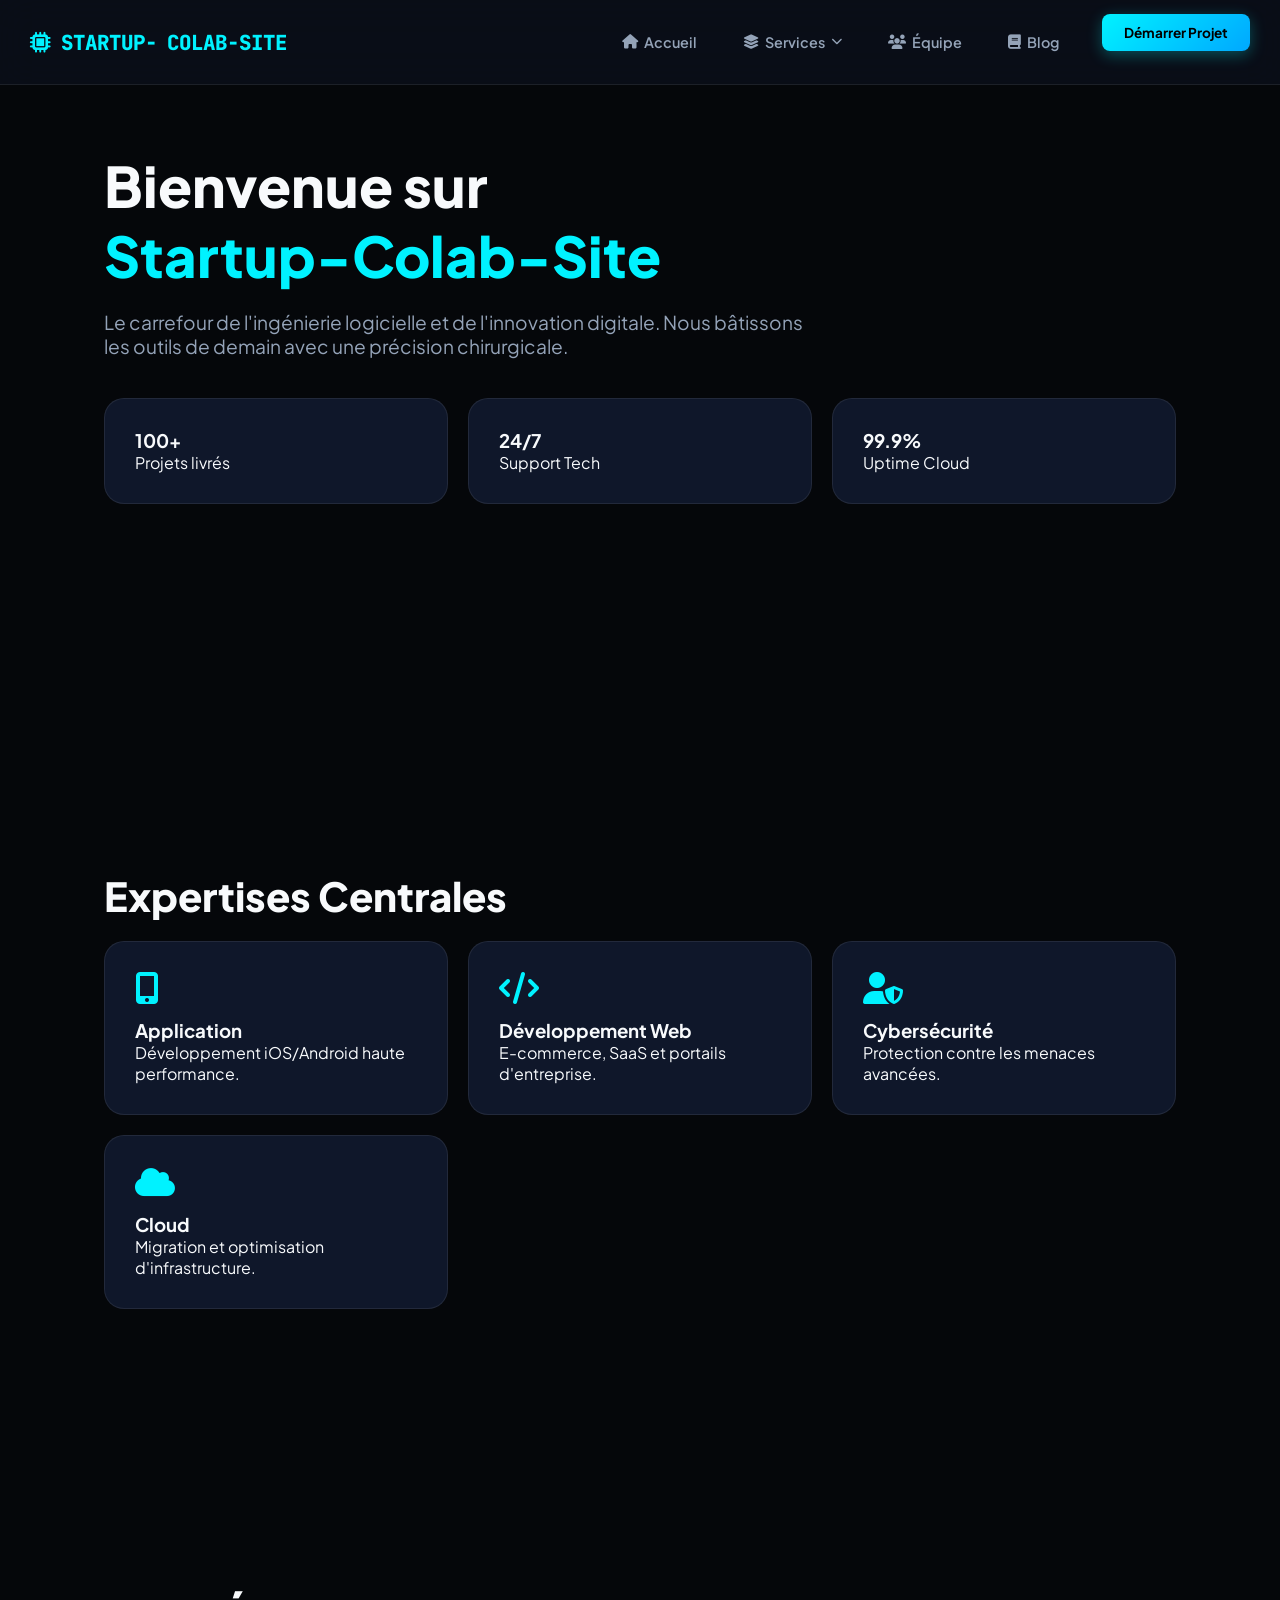
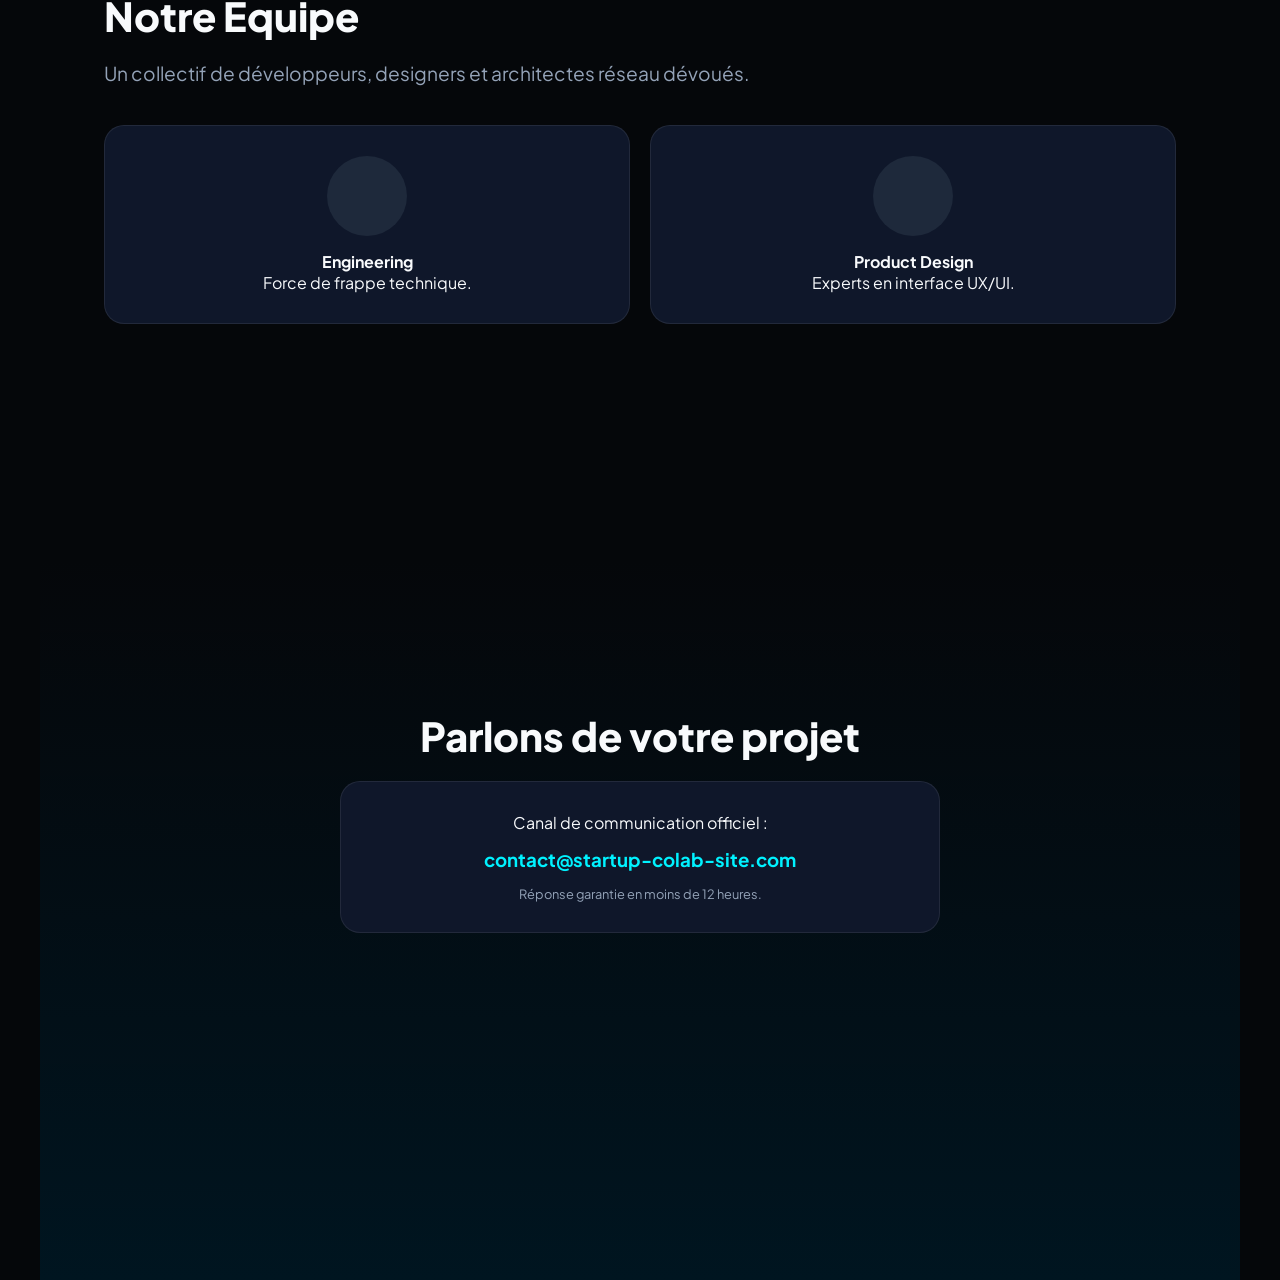
==== Menu.html @ 75f80f78 "Ajout de la page contact et du formulaire" ====
<!DOCTYPE html>
<html lang="fr">

<head>
    <meta charset="UTF-8">
    <meta name="viewport" content="width=device-width, initial-scale=1.0">
    <title>Startup-Colab-Site | Ecosystem Tech</title>

    <link href="https://fonts.googleapis.com/css2?family=Plus+Jakarta+Sans:wght@400;600;800&family=JetBrains+Mono:wght@500&display=swap" rel="stylesheet">
    <link rel="stylesheet" href="https://cdnjs.cloudflare.com/ajax/libs/font-awesome/6.4.0/css/all.min.css">

    <style>
         :root {
            --primary: #00f2ff;
            --bg-body: #05070a;
            --bg-nav: rgba(10, 15, 25, 0.9);
            --bg-dropdown: #111827;
            --text-main: #f8fafc;
            --text-dim: #94a3b8;
            --border: rgba(255, 255, 255, 0.08);
            --transition: all 0.3s cubic-bezier(0.4, 0, 0.2, 1);
        }
        
        * {
            margin: 0;
            padding: 0;
            box-sizing: border-box;
            scroll-behavior: smooth;
        }
        
        body {
            background-color: var(--bg-body);
            color: var(--text-main);
            font-family: 'Plus Jakarta Sans', sans-serif;
            overflow-x: hidden;
        }
        /* --- NAVIGATION --- */
        
        .header {
            position: fixed;
            top: 0;
            width: 100%;
            height: 85px;
            background: var(--bg-nav);
            backdrop-filter: blur(20px);
            border-bottom: 1px solid var(--border);
            z-index: 9999;
            display: flex;
            align-items: center;
        }
        
        .navbar {
            display: flex;
            align-items: center;
            justify-content: space-between;
            width: 100%;
            max-width: 1400px;
            margin: 0 auto;
            padding: 0 30px;
        }
        
        .brand {
            font-family: 'JetBrains Mono', monospace;
            font-size: 1.3rem;
            font-weight: 800;
            color: var(--primary);
            text-decoration: none;
            display: flex;
            align-items: center;
            gap: 10px;
        }
        /* MENU PRINCIPAL */
        
        .nav-list {
            display: flex;
            list-style: none;
            gap: 10px;
        }
        
        .nav-item {
            position: relative;
        }
        
        .nav-link {
            color: var(--text-dim);
            text-decoration: none;
            padding: 12px 18px;
            font-size: 0.9rem;
            font-weight: 600;
            display: flex;
            align-items: center;
            gap: 6px;
            border-radius: 8px;
            transition: var(--transition);
        }
        
        .nav-link:hover {
            color: var(--primary);
            background: rgba(0, 242, 255, 0.05);
        }
        /* MEGA DROPDOWN (Le coeur de l'ergonomie pour 15+ éléments) */
        
        .mega-menu {
            position: absolute;
            top: 120%;
            left: 50%;
            transform: translateX(-50%) translateY(20px);
            width: 750px;
            background: var(--bg-dropdown);
            border: 1px solid var(--border);
            border-radius: 16px;
            padding: 25px;
            box-shadow: 0 25px 50px rgba(0, 0, 0, 0.6);
            display: grid;
            grid-template-columns: repeat(3, 1fr);
            gap: 20px;
            opacity: 0;
            visibility: hidden;
            transition: var(--transition);
        }
        
        .nav-item:hover .mega-menu {
            opacity: 1;
            visibility: visible;
            transform: translateX(-50%) translateY(0);
        }
        
        .menu-col h4 {
            font-size: 0.75rem;
            text-transform: uppercase;
            color: var(--primary);
            letter-spacing: 1px;
            margin-bottom: 15px;
            border-bottom: 1px solid var(--border);
            padding-bottom: 8px;
        }
        
        .menu-col a {
            display: flex;
            align-items: center;
            gap: 10px;
            color: var(--text-dim);
            text-decoration: none;
            font-size: 0.88rem;
            padding: 8px 0;
            transition: 0.2s;
        }
        
        .menu-col a:hover {
            color: #fff;
            transform: translateX(5px);
        }
        
        .menu-col a i {
            width: 18px;
            font-size: 0.9rem;
            color: var(--primary);
        }
        /* BOUTON CONTACT */
        
        .btn-launch {
            background: linear-gradient(135deg, var(--primary), #00a8ff);
            color: #000;
            padding: 10px 22px;
            border-radius: 8px;
            text-decoration: none;
            font-weight: 700;
            font-size: 0.85rem;
            box-shadow: 0 4px 15px rgba(0, 242, 255, 0.3);
            transition: 0.3s;
        }
        
        .btn-launch:hover {
            transform: translateY(-2px);
            box-shadow: 0 8px 25px rgba(0, 242, 255, 0.5);
        }
        /* SECTIONS */
        
        section {
            padding: 150px 5% 100px;
            max-width: 1200px;
            margin: 0 auto;
            min-height: 80vh;
        }
        
        .title {
            font-size: 3.5rem;
            margin-bottom: 20px;
            font-weight: 800;
        }
        
        .subtitle {
            color: var(--text-dim);
            font-size: 1.2rem;
            max-width: 700px;
            margin-bottom: 40px;
        }
        
        .grid {
            display: grid;
            grid-template-columns: repeat(auto-fit, minmax(280px, 1fr));
            gap: 20px;
        }
        
        .card {
            background: #0f172a;
            border: 1px solid var(--border);
            padding: 30px;
            border-radius: 20px;
            transition: 0.3s;
        }
        
        .card:hover {
            border-color: var(--primary);
            background: #1e293b;
        }
    </style>
</head>

<body>

    <header class="header">
        <nav class="navbar">
            <a href="#accueil" class="brand">
                <i class="fas fa-microchip"></i> STARTUP-<span>COLAB-SITE</span>
            </a>

            <ul class="nav-list">
                <li class="nav-item">
                    <a href="#accueil" class="nav-link"><i class="fas fa-house"></i> Accueil</a>
                </li>

                <li class="nav-item">
                    <a href="#service" class="nav-link"><i class="fas fa-layer-group"></i> Services <i class="fas fa-chevron-down" style="font-size: 0.7rem;"></i></a>
                    <div class="mega-menu">
                        <div class="menu-col">
                            <h4>Développement</h4>
                            <a href="#developpement-web"><i class="fas fa-code"></i> Web Architecture</a>
                            <a href="#application"><i class="fas fa-mobile-screen"></i> Mobile Apps</a>
                            <a href="#"><i class="fas fa-terminal"></i> Backend Systèmes</a>
                            <a href="#"><i class="fas fa-vial"></i> QA & Testing</a>
                        </div>
                        <div class="menu-col">
                            <h4>Infrastructure</h4>
                            <a href="#cloud"><i class="fas fa-cloud"></i> Cloud Solutions</a>
                            <a href="#cybersecurite"><i class="fas fa-shield-halved"></i> Cybersécurité</a>
                            <a href="#"><i class="fas fa-server"></i> Server Management</a>
                            <a href="#"><i class="fas fa-database"></i> Big Data & SQL</a>
                        </div>
                        <div class="menu-col">
                            <h4>Innovation IA</h4>
                            <a href="#"><i class="fas fa-brain"></i> Machine Learning</a>
                            <a href="#"><i class="fas fa-robot"></i> Automatisation RPA</a>
                            <a href="#"><i class="fas fa-chart-line"></i> Data Analytics</a>
                            <a href="#"><i class="fas fa-network-wired"></i> IoT Solutions</a>
                        </div>
                    </div>
                </li>

                <li class="nav-item">
                    <a href="#equipe" class="nav-link"><i class="fas fa-users"></i> Équipe</a>
                </li>

                <li class="nav-item">
                    <a href="#" class="nav-link"><i class="fas fa-book"></i> Blog</a>
                </li>

                <li class="nav-item">
                    <a href="#contact" class="btn-launch" style="margin-left: 15px;">Démarrer Projet</a>
                </li>
            </ul>
        </nav>
    </header>

    <section id="accueil">
        <h1 class="title">Bienvenue sur <br><span style="color:var(--primary)">Startup-Colab-Site</span></h1>
        <p class="subtitle">Le carrefour de l'ingénierie logicielle et de l'innovation digitale. Nous bâtissons les outils de demain avec une précision chirurgicale.</p>
        <div class="grid">
            <div class="card">
                <h3>100+</h3>
                <p>Projets livrés</p>
            </div>
            <div class="card">
                <h3>24/7</h3>
                <p>Support Tech</p>
            </div>
            <div class="card">
                <h3>99.9%</h3>
                <p>Uptime Cloud</p>
            </div>
        </div>
    </section>

    <section id="service">
        <h2 class="title" style="font-size: 2.5rem;">Expertises Centrales</h2>
        <div class="grid">
            <div class="card" id="application">
                <i class="fas fa-mobile-alt fa-2x" style="color:var(--primary)"></i>
                <h3 style="margin-top:15px">Application</h3>
                <p>Développement iOS/Android haute performance.</p>
            </div>
            <div class="card" id="developpement-web">
                <i class="fas fa-code fa-2x" style="color:var(--primary)"></i>
                <h3 style="margin-top:15px">Développement Web</h3>
                <p>E-commerce, SaaS et portails d'entreprise.</p>
            </div>
            <div class="card" id="cybersecurite">
                <i class="fas fa-user-shield fa-2x" style="color:var(--primary)"></i>
                <h3 style="margin-top:15px">Cybersécurité</h3>
                <p>Protection contre les menaces avancées.</p>
            </div>
            <div class="card" id="cloud">
                <i class="fas fa-cloud fa-2x" style="color:var(--primary)"></i>
                <h3 style="margin-top:15px">Cloud</h3>
                <p>Migration et optimisation d'infrastructure.</p>
            </div>
        </div>
    </section>

    <section id="equipe">
        <h2 class="title" id="notre-equipe" style="font-size: 2.5rem;">Notre Équipe</h2>
        <p class="subtitle">Un collectif de développeurs, designers et architectes réseau dévoués.</p>
        <div class="grid">
            <div class="card" style="text-align: center;">
                <div style="width:80px; height:80px; background:#1e293b; border-radius:50%; margin: 0 auto 15px;"></div>
                <h4>Engineering</h4>
                <p>Force de frappe technique.</p>
            </div>
            <div class="card" style="text-align: center;">
                <div style="width:80px; height:80px; background:#1e293b; border-radius:50%; margin: 0 auto 15px;"></div>
                <h4>Product Design</h4>
                <p>Experts en interface UX/UI.</p>
            </div>
        </div>
    </section>

    <section id="contact" style="background: linear-gradient(to bottom, transparent, #001520);">
        <h2 class="title" style="font-size: 2.5rem; text-align:center;">Parlons de votre projet</h2>
        <div class="card" style="max-width: 600px; margin: 0 auto; text-align: center;">
            <p>Canal de communication officiel :</p>
            <h3 style="color: var(--primary); margin: 15px 0;">contact@startup-colab-site.com</h3>
            <p style="font-size: 0.8rem; color: var(--text-dim);">Réponse garantie en moins de 12 heures.</p>
        </div>
    </section>

</body>

</html>
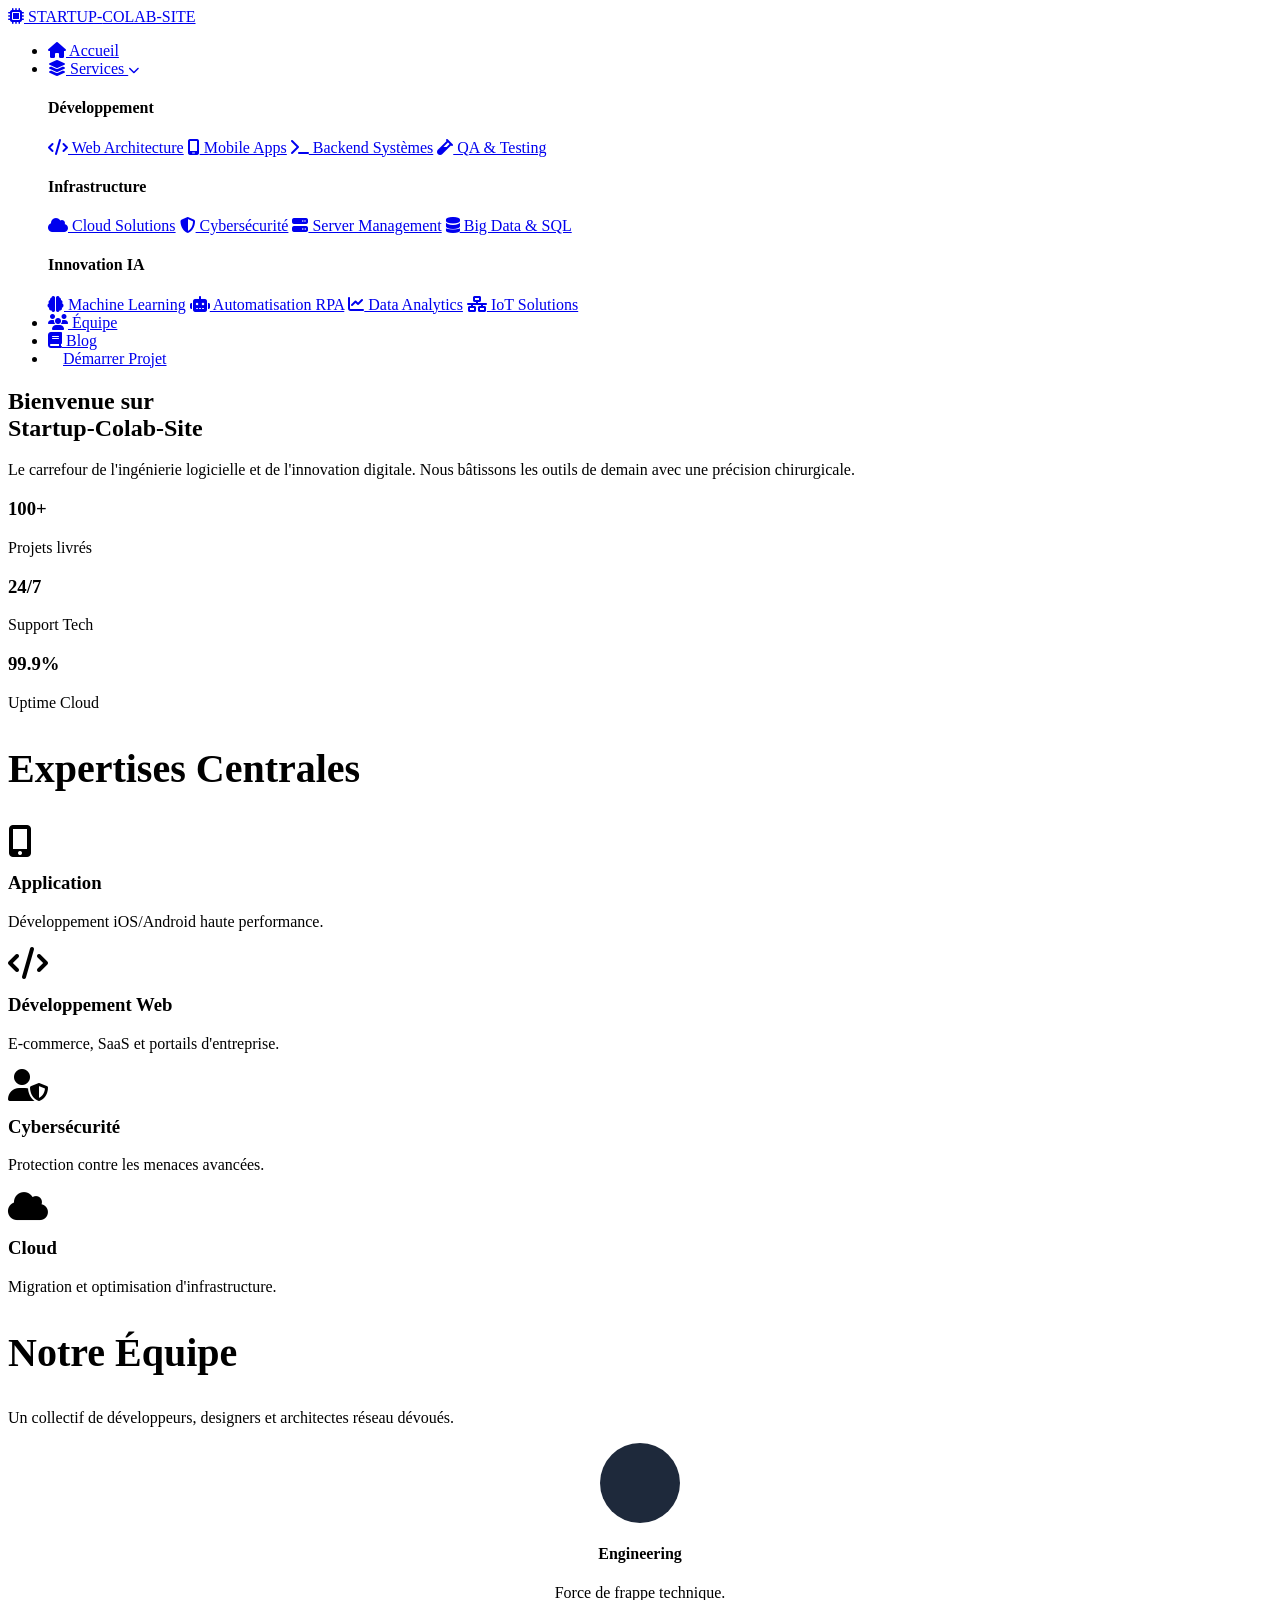
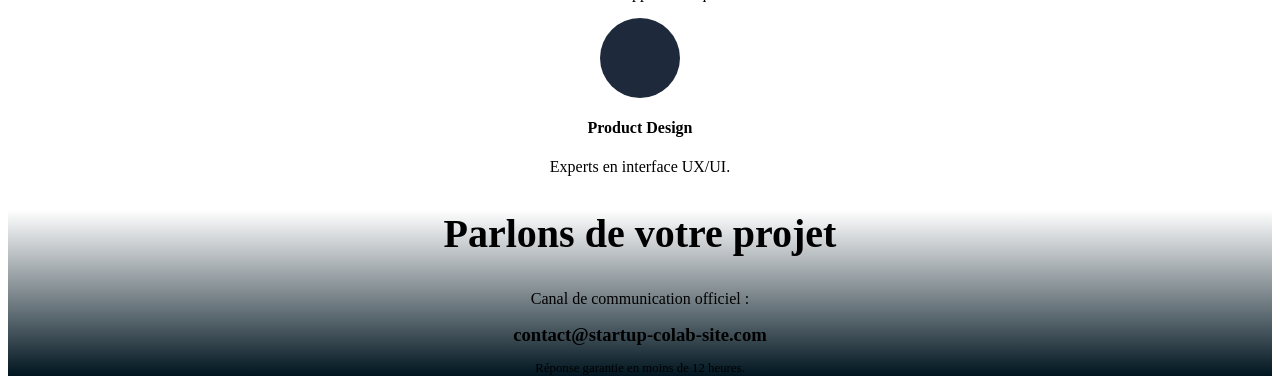
==== commit e0be121f: "partie Frantzdy" ====
--- a/Menu.html
+++ b/Menu.html
@@ -9,212 +9,7 @@
     <link href="https://fonts.googleapis.com/css2?family=Plus+Jakarta+Sans:wght@400;600;800&family=JetBrains+Mono:wght@500&display=swap" rel="stylesheet">
     <link rel="stylesheet" href="https://cdnjs.cloudflare.com/ajax/libs/font-awesome/6.4.0/css/all.min.css">
 
-    <style>
-         :root {
-            --primary: #00f2ff;
-            --bg-body: #05070a;
-            --bg-nav: rgba(10, 15, 25, 0.9);
-            --bg-dropdown: #111827;
-            --text-main: #f8fafc;
-            --text-dim: #94a3b8;
-            --border: rgba(255, 255, 255, 0.08);
-            --transition: all 0.3s cubic-bezier(0.4, 0, 0.2, 1);
-        }
-        
-        * {
-            margin: 0;
-            padding: 0;
-            box-sizing: border-box;
-            scroll-behavior: smooth;
-        }
-        
-        body {
-            background-color: var(--bg-body);
-            color: var(--text-main);
-            font-family: 'Plus Jakarta Sans', sans-serif;
-            overflow-x: hidden;
-        }
-        /* --- NAVIGATION --- */
-        
-        .header {
-            position: fixed;
-            top: 0;
-            width: 100%;
-            height: 85px;
-            background: var(--bg-nav);
-            backdrop-filter: blur(20px);
-            border-bottom: 1px solid var(--border);
-            z-index: 9999;
-            display: flex;
-            align-items: center;
-        }
-        
-        .navbar {
-            display: flex;
-            align-items: center;
-            justify-content: space-between;
-            width: 100%;
-            max-width: 1400px;
-            margin: 0 auto;
-            padding: 0 30px;
-        }
-        
-        .brand {
-            font-family: 'JetBrains Mono', monospace;
-            font-size: 1.3rem;
-            font-weight: 800;
-            color: var(--primary);
-            text-decoration: none;
-            display: flex;
-            align-items: center;
-            gap: 10px;
-        }
-        /* MENU PRINCIPAL */
-        
-        .nav-list {
-            display: flex;
-            list-style: none;
-            gap: 10px;
-        }
-        
-        .nav-item {
-            position: relative;
-        }
-        
-        .nav-link {
-            color: var(--text-dim);
-            text-decoration: none;
-            padding: 12px 18px;
-            font-size: 0.9rem;
-            font-weight: 600;
-            display: flex;
-            align-items: center;
-            gap: 6px;
-            border-radius: 8px;
-            transition: var(--transition);
-        }
-        
-        .nav-link:hover {
-            color: var(--primary);
-            background: rgba(0, 242, 255, 0.05);
-        }
-        /* MEGA DROPDOWN (Le coeur de l'ergonomie pour 15+ éléments) */
-        
-        .mega-menu {
-            position: absolute;
-            top: 120%;
-            left: 50%;
-            transform: translateX(-50%) translateY(20px);
-            width: 750px;
-            background: var(--bg-dropdown);
-            border: 1px solid var(--border);
-            border-radius: 16px;
-            padding: 25px;
-            box-shadow: 0 25px 50px rgba(0, 0, 0, 0.6);
-            display: grid;
-            grid-template-columns: repeat(3, 1fr);
-            gap: 20px;
-            opacity: 0;
-            visibility: hidden;
-            transition: var(--transition);
-        }
-        
-        .nav-item:hover .mega-menu {
-            opacity: 1;
-            visibility: visible;
-            transform: translateX(-50%) translateY(0);
-        }
-        
-        .menu-col h4 {
-            font-size: 0.75rem;
-            text-transform: uppercase;
-            color: var(--primary);
-            letter-spacing: 1px;
-            margin-bottom: 15px;
-            border-bottom: 1px solid var(--border);
-            padding-bottom: 8px;
-        }
-        
-        .menu-col a {
-            display: flex;
-            align-items: center;
-            gap: 10px;
-            color: var(--text-dim);
-            text-decoration: none;
-            font-size: 0.88rem;
-            padding: 8px 0;
-            transition: 0.2s;
-        }
-        
-        .menu-col a:hover {
-            color: #fff;
-            transform: translateX(5px);
-        }
-        
-        .menu-col a i {
-            width: 18px;
-            font-size: 0.9rem;
-            color: var(--primary);
-        }
-        /* BOUTON CONTACT */
-        
-        .btn-launch {
-            background: linear-gradient(135deg, var(--primary), #00a8ff);
-            color: #000;
-            padding: 10px 22px;
-            border-radius: 8px;
-            text-decoration: none;
-            font-weight: 700;
-            font-size: 0.85rem;
-            box-shadow: 0 4px 15px rgba(0, 242, 255, 0.3);
-            transition: 0.3s;
-        }
-        
-        .btn-launch:hover {
-            transform: translateY(-2px);
-            box-shadow: 0 8px 25px rgba(0, 242, 255, 0.5);
-        }
-        /* SECTIONS */
-        
-        section {
-            padding: 150px 5% 100px;
-            max-width: 1200px;
-            margin: 0 auto;
-            min-height: 80vh;
-        }
-        
-        .title {
-            font-size: 3.5rem;
-            margin-bottom: 20px;
-            font-weight: 800;
-        }
-        
-        .subtitle {
-            color: var(--text-dim);
-            font-size: 1.2rem;
-            max-width: 700px;
-            margin-bottom: 40px;
-        }
-        
-        .grid {
-            display: grid;
-            grid-template-columns: repeat(auto-fit, minmax(280px, 1fr));
-            gap: 20px;
-        }
-        
-        .card {
-            background: #0f172a;
-            border: 1px solid var(--border);
-            padding: 30px;
-            border-radius: 20px;
-            transition: 0.3s;
-        }
-        
-        .card:hover {
-            border-color: var(--primary);
-            background: #1e293b;
-        }
-    </style>
+
 </head>
 
 <body>
